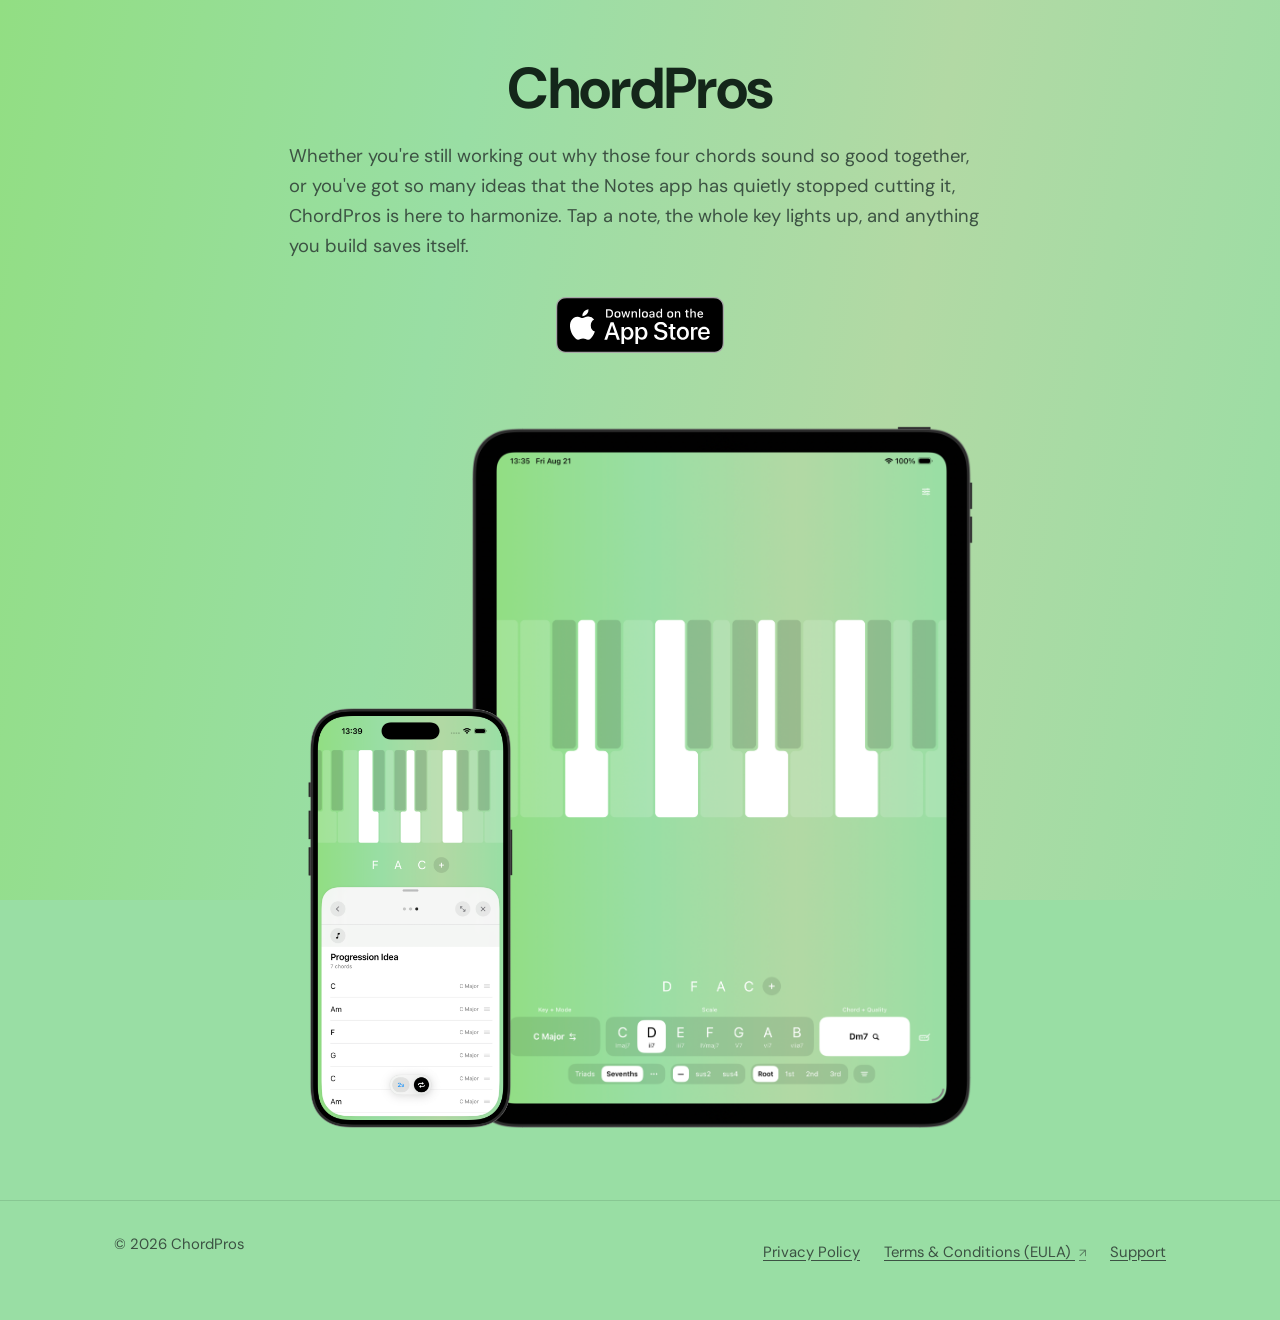
==== index.html @ f8adb51f "added" ====
<!doctype html>
<html lang="en">
<head>
<meta charset="utf-8">
<meta name="viewport" content="width=device-width, initial-scale=1">
<title>ChordPros — chords and progressions for iPhone and iPad</title>
<meta name="description" content="ChordPros is a chord and progression companion for iPhone and iPad. Build progressions, see them on the keyboard, and keep them in sync across your devices.">

<meta property="og:title" content="ChordPros">
<meta property="og:description" content="Chords and progressions for iPhone and iPad.">
<meta property="og:type" content="website">
<meta property="og:url" content="https://chordpros.com/">

<link rel="icon" href="assets/favicon.png">
<link rel="apple-touch-icon" href="assets/apple-touch-icon.png">

<link rel="preconnect" href="https://fonts.googleapis.com">
<link rel="preconnect" href="https://fonts.gstatic.com" crossorigin>
<link href="https://fonts.googleapis.com/css2?family=DM+Sans:opsz,wght@9..40,400;9..40,500;9..40,700&display=swap" rel="stylesheet">

<link rel="stylesheet" href="styles.css">
</head>
<body>

<a class="skip-link" href="#main">Skip to main content</a>

<header class="site-head">
  <div class="wrap">
    <h1 class="brand"><a href="index.html">ChordPros</a></h1>
  </div>
</header>

<main id="main" tabindex="-1">

  <section class="hero">
    <div class="wrap">
      <p class="pitch">Whether you're still working out why those four chords sound so good together, or you've got so many ideas that the Notes app has quietly stopped cutting it, ChordPros is here to harmonize. Tap a note, the whole key lights up, and anything you build saves itself.</p>

      <!-- Replace the href with the real App Store listing once it is live. -->
      <a class="badge" href="https://apps.apple.com/app/id0000000000">
        <img src="assets/app-store-badge.svg" alt="Download on the App Store">
      </a>
    </div>
  </section>

  <section class="devices" aria-label="App preview">
    <div class="device device--phone">
      <img src="assets/iphone.png" alt="ChordPros on iPhone">
    </div>
    <div class="device device--tablet">
      <img src="assets/ipad.png" alt="ChordPros on iPad">
    </div>
  </section>

</main>

<footer class="site-foot">
  <div class="wrap">
    <p>&copy; <span data-year>2026</span> ChordPros</p>
    <nav>
      <a href="privacy.html">Privacy Policy</a>
      <a class="external" href="https://www.apple.com/legal/internet-services/itunes/dev/stdeula/">Terms &amp; Conditions (EULA) <span class="visually-hidden">(opens on apple.com)</span></a>
      <a href="mailto:info@chordpros.com">Support</a>
    </nav>
  </div>
</footer>

<script src="main.js"></script>
</body>
</html>
---- styles.css ----
/* =============================================================================
   ChordPros — chordpros.com
   One stylesheet for every page. The green here is the app's own default
   gradient (Theme.swift "green" family), so the site and the app read as the
   same product.
   ========================================================================== */

:root {
  /* The app's green palette, in order. */
  --g1: #92de83;
  --g2: #99dea4;
  --g3: #b2d9a4;
  --g4: #99dea4;

  --ink:        #14261a;   /* body text on the gradient and in cards */
  --ink-soft:   #3c5243;   /* secondary text */
  --card:       #ffffff;
  --rule:       rgba(20, 38, 26, 0.12);

  --radius-card: 20px;
  --radius-chip: 12px;

  --shadow-card: 0 1px 2px rgba(20,38,26,.06), 0 12px 32px rgba(20,38,26,.10);
  --shadow-lift: 0 2px 4px rgba(20,38,26,.08), 0 24px 60px rgba(20,38,26,.16);

  --page:  1100px;
  --prose: 720px;
}

*, *::before, *::after { box-sizing: border-box; }

html { -webkit-text-size-adjust: 100%; scroll-behavior: smooth; }

body {
  margin: 0;
  font-family: "DM Sans", -apple-system, BlinkMacSystemFont, "Segoe UI",
               Helvetica, Arial, sans-serif;
  /* rem, not px, so a reader who has raised their browser's default font size
     actually gets it. 1.0625rem is 17px at the usual 16px default. */
  font-size: 1.0625rem;
  line-height: 1.6;
  color: var(--ink);
  background-color: var(--g2);
  min-height: 100vh;
  -webkit-font-smoothing: antialiased;
}

/* The gradient is a fixed layer behind the page rather than a background on
   <body>. `background-attachment: fixed` was the obvious way to do it and it
   is wrong twice over: on a page longer than the viewport the gradient stops
   painting past the first screenful, and iOS Safari repaints an attached
   background on every scroll frame. A fixed element has neither problem.

   The app's left-to-right key gradient and nothing else. */
body::before {
  content: "";
  position: fixed;
  inset: 0;
  z-index: -1;
  background-image:
    linear-gradient(100deg, var(--g1) 0%, var(--g2) 34%, var(--g3) 67%, var(--g4) 100%);
}

img { max-width: 100%; height: auto; display: block; }

a { color: var(--ink); text-decoration-color: rgba(20,38,26,.35); text-underline-offset: 3px; }
a:hover { text-decoration-color: var(--ink); }

/* Visible focus, WCAG 2.4.7. The UA default is a thin blue halo that all but
   disappears on this green, so the ring is drawn in --ink: 9.8:1 against the
   darkest gradient stop and 15.9:1 on a white card, well past the 3:1 that
   1.4.11 asks of a non-text indicator. :focus-visible rather than :focus, so
   a mouse click does not leave a ring behind. */
:focus-visible {
  outline: 3px solid var(--ink);
  outline-offset: 3px;
  border-radius: 4px;
}

/* Off-screen but still announced and still focusable. Not display:none, which
   would take it out of the accessibility tree entirely. */
.visually-hidden {
  position: absolute;
  width: 1px; height: 1px;
  margin: -1px; padding: 0; border: 0;
  overflow: hidden;
  clip: rect(0 0 0 0);
  clip-path: inset(50%);
  white-space: nowrap;
}

/* Bypass blocks, WCAG 2.4.1 — the privacy page runs to about ten thousand
   pixels, so tabbing past the masthead on every visit is a real cost. Hidden
   until focused, then it parks itself over the top-left corner. */
.skip-link {
  position: absolute;
  left: 12px; top: 12px;
  z-index: 10;
  transform: translateY(-150%);
  background: var(--ink);
  color: #fff;
  padding: 10px 18px;
  border-radius: var(--radius-chip);
  text-decoration: none;
  font-weight: 500;
}
.skip-link:focus { transform: translateY(0); }

/* <main> carries tabindex="-1" purely so the skip link moves the caret and not
   just the scroll position. It is not interactive, so ringing the whole region
   on arrival is noise rather than information. */
[tabindex="-1"]:focus, [tabindex="-1"]:focus-visible { outline: none; }

h1, h2, h3 { line-height: 1.15; letter-spacing: -0.02em; margin: 0 0 .5em; font-weight: 700; }
h1 { font-size: clamp(2.4rem, 6vw, 3.6rem); }
h2 { font-size: clamp(1.35rem, 3vw, 1.7rem); }
h3 { font-size: 1.05rem; letter-spacing: -0.01em; }
p  { margin: 0 0 1em; }

.wrap  { width: 100%; max-width: var(--page);  margin: 0 auto; padding: 0 24px; }
.prose { max-width: var(--prose); }

/* ---------------------------------------------------------------- header -- */

/* Identical markup and identical metrics on every page, so the wordmark lands
   on exactly the same pixel as you move between them and reads as a fixed
   piece of furniture rather than something that jumps. The only difference is
   the tag it sits in: an h1 on the home page, where the product name is the
   page's subject, and a plain p everywhere else, where the page has a real
   heading of its own directly underneath. The rules below set size, weight and
   margin explicitly so both tags render the same. */
.site-head { padding: 56px 0 0; text-align: center; }

.brand {
  font-size: clamp(2.4rem, 6vw, 3.6rem);
  line-height: 1.15; letter-spacing: -0.02em; font-weight: 700;
  margin: 0;
}
.brand a {
  color: var(--ink); text-decoration: none;
  /* Inline-block so the hit area is the wordmark itself and not the full
     centred line box stretching to both gutters. */
  display: inline-block;
  transition: opacity .15s ease;
}
.brand a:hover { opacity: .72; }

/* ------------------------------------------------------------------ hero -- */

.hero { padding: 20px 0 8px; text-align: center; }
/* A paragraph, not a tagline. Nobody lands here cold — they have already been
   sold the idea somewhere else — so this has room to actually explain the app.
   Wider measure and a smaller size than a one-liner would want: 42ch at
   1.3rem set three sentences as a tall narrow column. */
.hero .pitch {
  font-size: clamp(1.02rem, 1.6vw, 1.15rem);
  line-height: 1.62;
  color: var(--ink-soft);
  /* Ranged left, centred as a block. Centred prose gives every line a
     different starting x, so the eye has to hunt for the next line's origin —
     fine for one line, tiring for four. The measure is tightened to 54ch from
     60 because a ragged right edge needs a shorter line to stay tidy. */
  text-align: left;
  max-width: 54ch; margin: 0 auto 36px;
  text-wrap: pretty;
}

/* App Store badge. Apple's official artwork is 40px tall at 1x; the wrapper
   just gives it a hit area and a lift on hover. */
.badge { display: inline-block; transition: transform .15s ease; }
.badge:hover { transform: translateY(-1px); }
.badge img { height: 56px; width: auto; }

/* --------------------------------------------------------------- devices -- */

/* No box-shadow and no border-radius here, deliberately. Both PNGs are
   cropped tight to the device with only a pixel or two of antialiasing, so a
   CSS shadow traced the rectangular bounding box rather than the rounded
   silhouette and left a hard-edged halo out in the corners. The frames bring
   their own corners; any shadow has to be baked into the artwork. */

/* The pair is composed as a single unit so it scales uniformly and the two
   devices hold a true relative size at every width. Real hardware: the
   iPhone 17 Pro is 150.0mm tall, the 11-inch iPad Pro 249.7mm, so the iPad
   has to render 1.665x taller. The shares below are fractions of --pair and
   sum to exactly 1 (.752 + .309 - .061 of overlap), which is what keeps the
   composition centred no matter how wide it gets. */
.devices {
  --pair: min(665px, 94vw);
  padding: 56px 0 72px;
  display: flex; align-items: flex-end; justify-content: center;
}
.device img { display: block; }

/* Phone sits in front of the iPad's bottom-left corner. It precedes the iPad
   in the DOM, so it needs the z-index to win the overlap. */
.device--phone {
  position: relative; z-index: 1;
  margin-right: calc(var(--pair) * -.061);
}
.device--phone img  { width: calc(var(--pair) * .309); }
.device--tablet img { width: calc(var(--pair) * .752); }

/* ----------------------------------------------------------------- cards -- */

.card {
  background: var(--card);
  border-radius: var(--radius-card);
  box-shadow: var(--shadow-card);
  padding: clamp(24px, 5vw, 44px);
}

/* Long-form legal pages. */
.doc { padding: 20px 0 72px; }
.doc .card + .card { margin-top: 20px; }

/* Deliberately much smaller than the wordmark above it. This is the page's
   real h1, but visually it is a subtitle hanging off the brand, so the two
   are centred together as one block before the prose goes back to ranged
   left inside the card. */
.doc-title {
  font-size: clamp(1.3rem, 3.2vw, 1.75rem);
  color: var(--ink-soft);
  text-align: center;
  margin: .35em 0 .5em;
}
.doc .updated {
  color: var(--ink-soft); font-size: .95rem;
  text-align: center; margin-bottom: 2.4em;
}
.doc h2 { margin-top: 1.8em; }
.doc h2:first-of-type { margin-top: 0; }
.doc ul { padding-left: 1.2em; margin: 0 0 1em; }
.doc li { margin-bottom: .4em; }
.doc .lede { font-size: 1.1rem; }

.callout {
  background: rgba(146, 222, 131, .22);
  border-left: 3px solid var(--g1);
  border-radius: var(--radius-chip);
  padding: 16px 20px;
  margin: 0 0 1.5em;
}
.callout p:last-child { margin-bottom: 0; }

/* ---------------------------------------------------------------- footer -- */

.site-foot {
  border-top: 1px solid var(--rule);
  padding: 32px 0 48px;
  font-size: .93rem;
  color: var(--ink-soft);
}
.site-foot .wrap {
  display: flex; align-items: center; justify-content: space-between;
  gap: 16px; flex-wrap: wrap;
}
.site-foot nav { display: flex; gap: 24px; flex-wrap: wrap; }
/* Underlined for the same reason as the masthead nav — and here the
   neighbouring copyright line is literally the same colour. */
.site-foot a { color: var(--ink-soft); text-decoration: underline; }
.site-foot a:hover { color: var(--ink); }

/* Sends the reader off-site — worth saying so before they tap. */
.external::after {
  content: "↗"; font-size: .8em; margin-left: 4px; opacity: .7;
}

@media (max-width: 640px) {
  .site-head { padding-top: 36px; }
  .devices { padding: 40px 0 56px; }
}

@media (prefers-reduced-motion: reduce) {
  html { scroll-behavior: auto; }
  .badge { transition: none; }
}

/* Target Size (Minimum), WCAG 2.2 SC 2.5.8 — 24x24 CSS px.
   These nav links landed at 23-24px tall from line-height alone, right on the
   line. inline-block plus vertical padding grows the hit area without moving
   anything visually; the flex gaps already keep neighbouring targets apart.
   The links inside policy prose are exempt under the inline exception. */
.site-foot nav a,
.site-foot a {
  display: inline-block;
  padding: 4px 0;
}
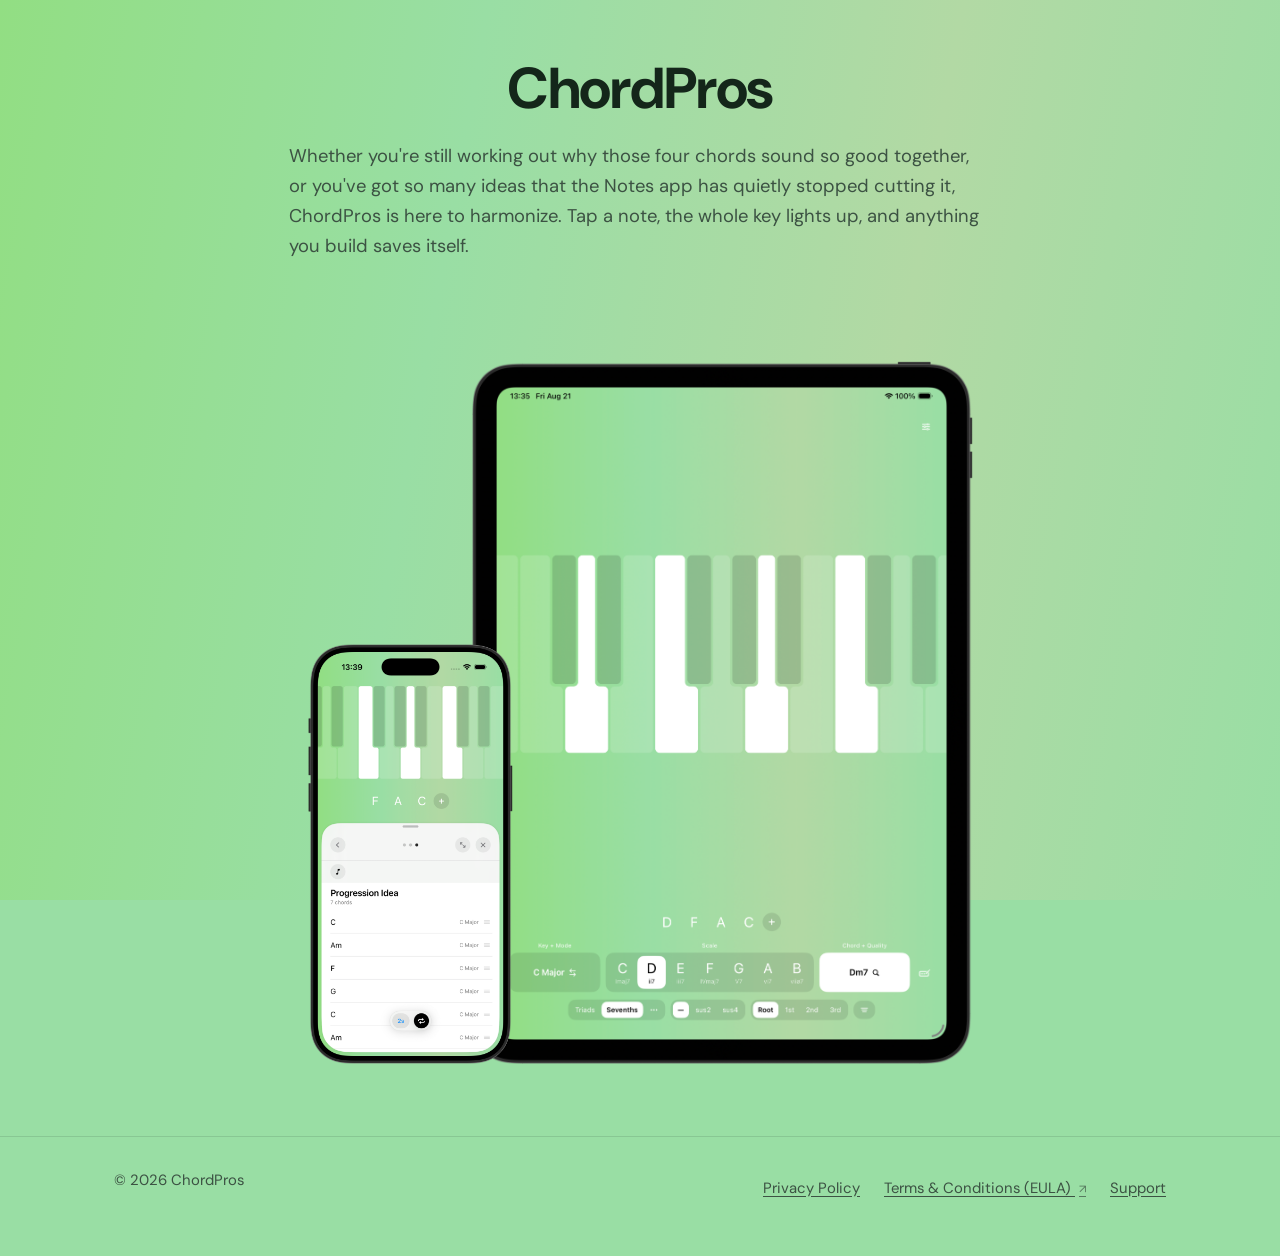
==== commit 03a86a29: "hide add on appstore" ====
--- a/index.html
+++ b/index.html
@@ -37,9 +37,9 @@
       <p class="pitch">Whether you're still working out why those four chords sound so good together, or you've got so many ideas that the Notes app has quietly stopped cutting it, ChordPros is here to harmonize. Tap a note, the whole key lights up, and anything you build saves itself.</p>
 
       <!-- Replace the href with the real App Store listing once it is live. -->
-      <a class="badge" href="https://apps.apple.com/app/id0000000000">
+      <!-- <a class="badge" href="https://apps.apple.com/app/id0000000000">
         <img src="assets/app-store-badge.svg" alt="Download on the App Store">
-      </a>
+      </a> -->
     </div>
   </section>
 
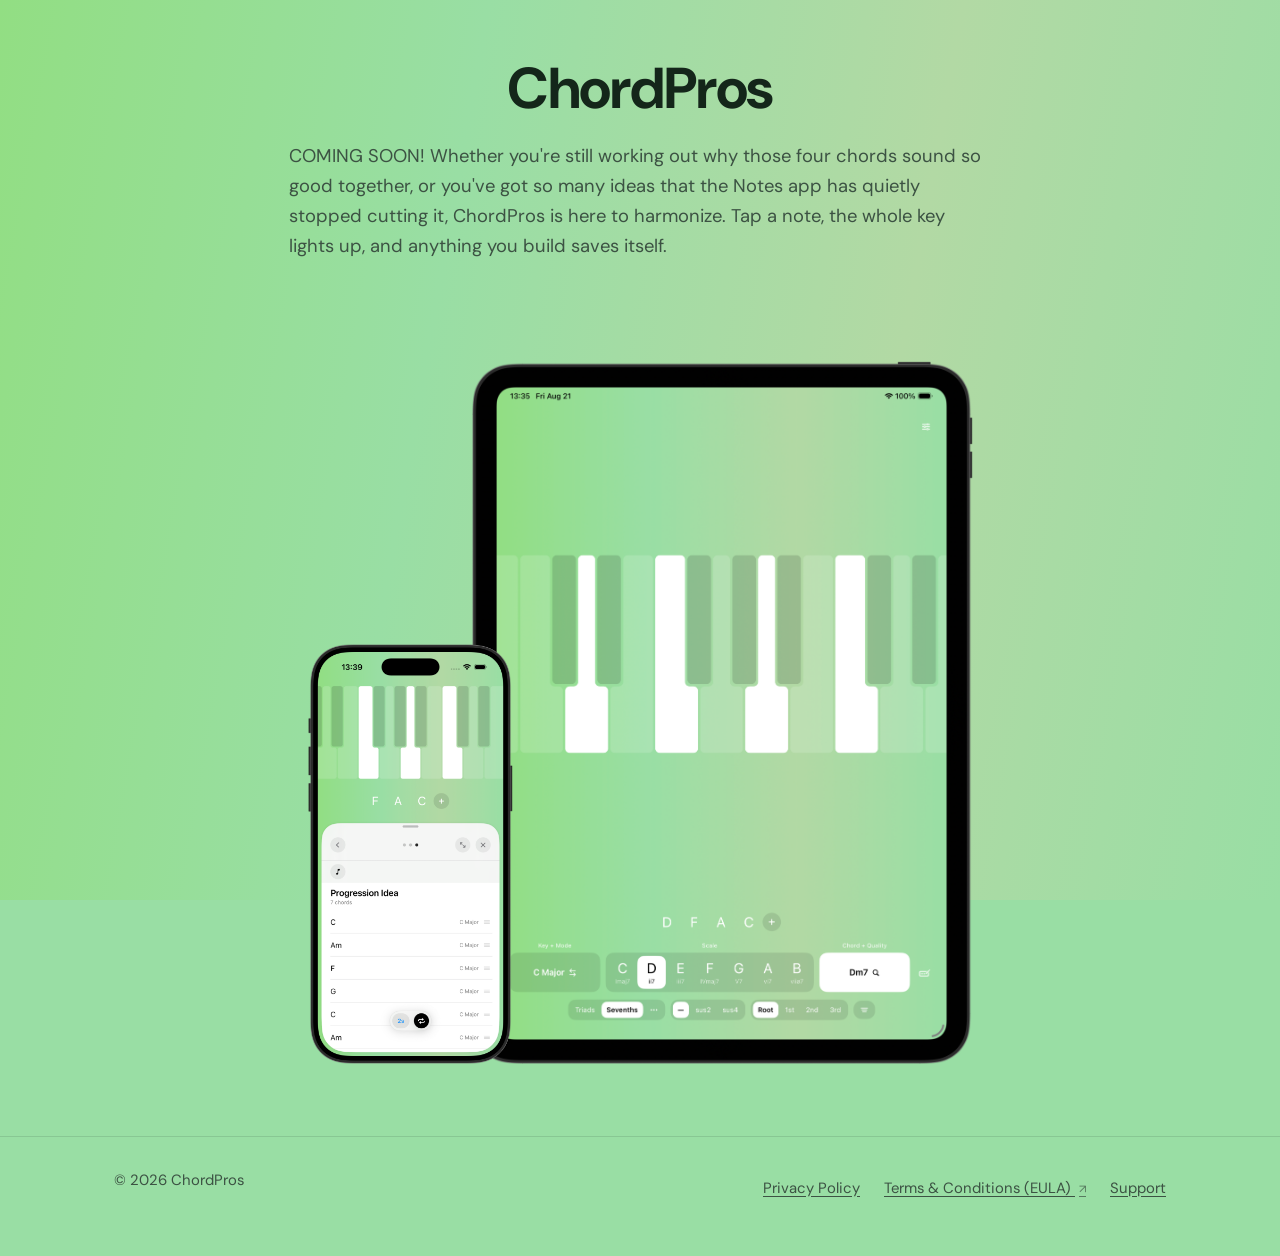
==== commit 894022ae: "update" ====
--- a/index.html
+++ b/index.html
@@ -34,7 +34,7 @@
 
   <section class="hero">
     <div class="wrap">
-      <p class="pitch">Whether you're still working out why those four chords sound so good together, or you've got so many ideas that the Notes app has quietly stopped cutting it, ChordPros is here to harmonize. Tap a note, the whole key lights up, and anything you build saves itself.</p>
+      <p class="pitch">COMING SOON! Whether you're still working out why those four chords sound so good together, or you've got so many ideas that the Notes app has quietly stopped cutting it, ChordPros is here to harmonize. Tap a note, the whole key lights up, and anything you build saves itself.</p>
 
       <!-- Replace the href with the real App Store listing once it is live. -->
       <!-- <a class="badge" href="https://apps.apple.com/app/id0000000000">
